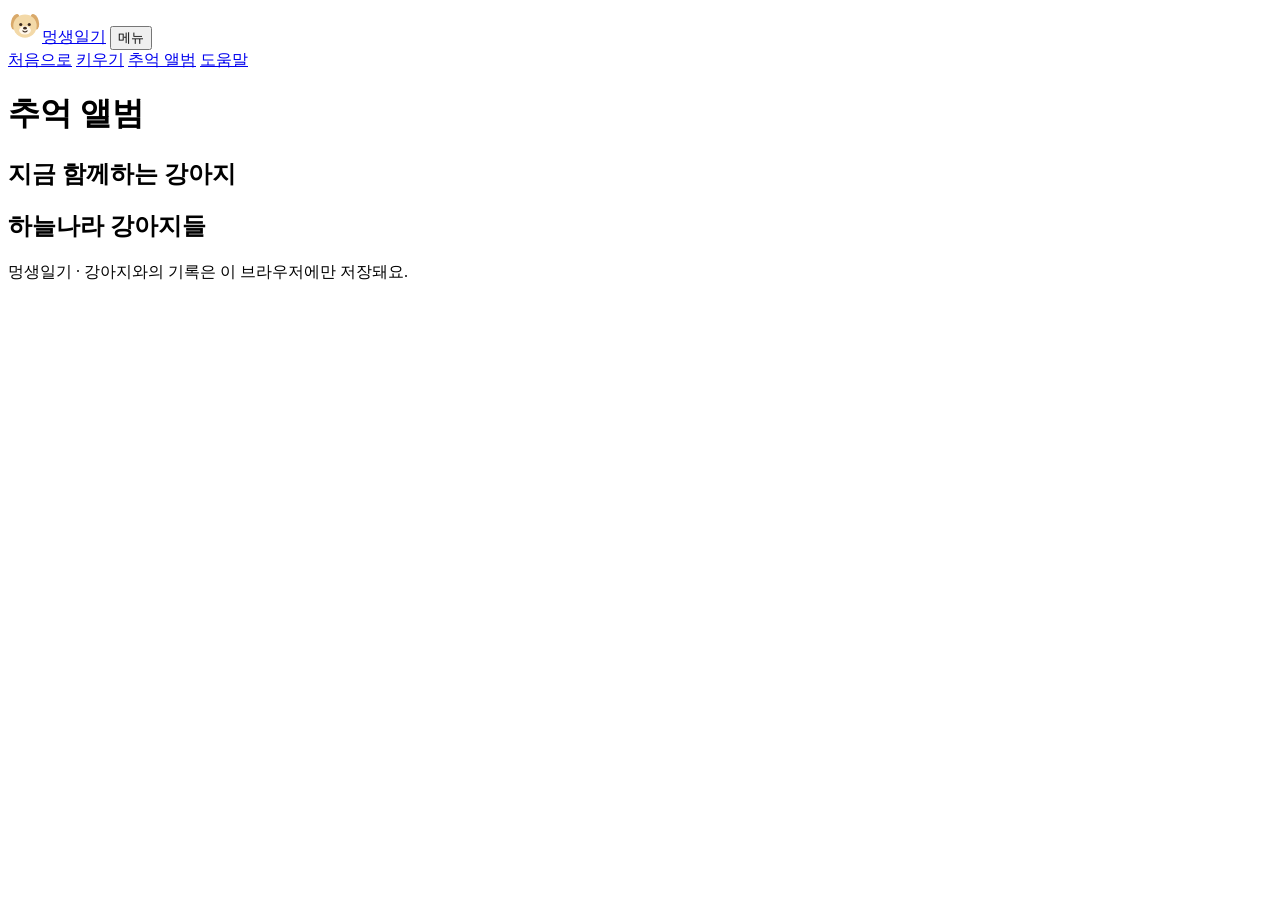
==== album.html @ e7abde90 "페이지 구조와 HTML 추가" ====
<!doctype html>
<html lang="ko">
<head>
<meta charset="utf-8">
<meta name="viewport" content="width=device-width, initial-scale=1">
<title>추억 앨범 — 멍생일기</title>
<meta name="description" content="아기 강아지부터 무지개다리까지, 한 강아지의 일생을 함께하는 웹 게임">
<link rel="icon" href="images/favicon.svg" type="image/svg+xml">
<link rel="preconnect" href="https://fonts.googleapis.com">
<link rel="preconnect" href="https://fonts.gstatic.com" crossorigin>
<link href="https://fonts.googleapis.com/css2?family=Jua&family=Gowun+Dodum&display=swap" rel="stylesheet">
<link rel="stylesheet" href="css/style.css">
</head>
<body data-page="album" data-stage="adult">
<header class="site-header">
  <a class="logo" href="index.html"><img src="images/favicon.svg" alt="" width="34" height="34">멍생일기</a>
  <button class="nav-toggle" type="button" aria-expanded="false" aria-controls="nav">메뉴</button>
  <nav class="nav" id="nav" aria-label="주 메뉴">
    <a href="index.html" data-page="home">처음으로</a>
    <a href="game.html" data-page="game">키우기</a>
    <a href="album.html" data-page="album">추억 앨범</a>
    <a href="help.html" data-page="help">도움말</a>
  </nav>
</header>

<main class="page">
  <h1>추억 앨범</h1>
  <h2>지금 함께하는 강아지</h2>
  <div id="now"></div>
  <h2>하늘나라 강아지들</h2>
  <div id="stars" class="stars"></div>
</main>
<footer class="site-footer">
  <p>멍생일기 · 강아지와의 기록은 이 브라우저에만 저장돼요.</p>
</footer>
<script src="js/common.js"></script>
<script src="js/album.js"></script>
</body>
</html>
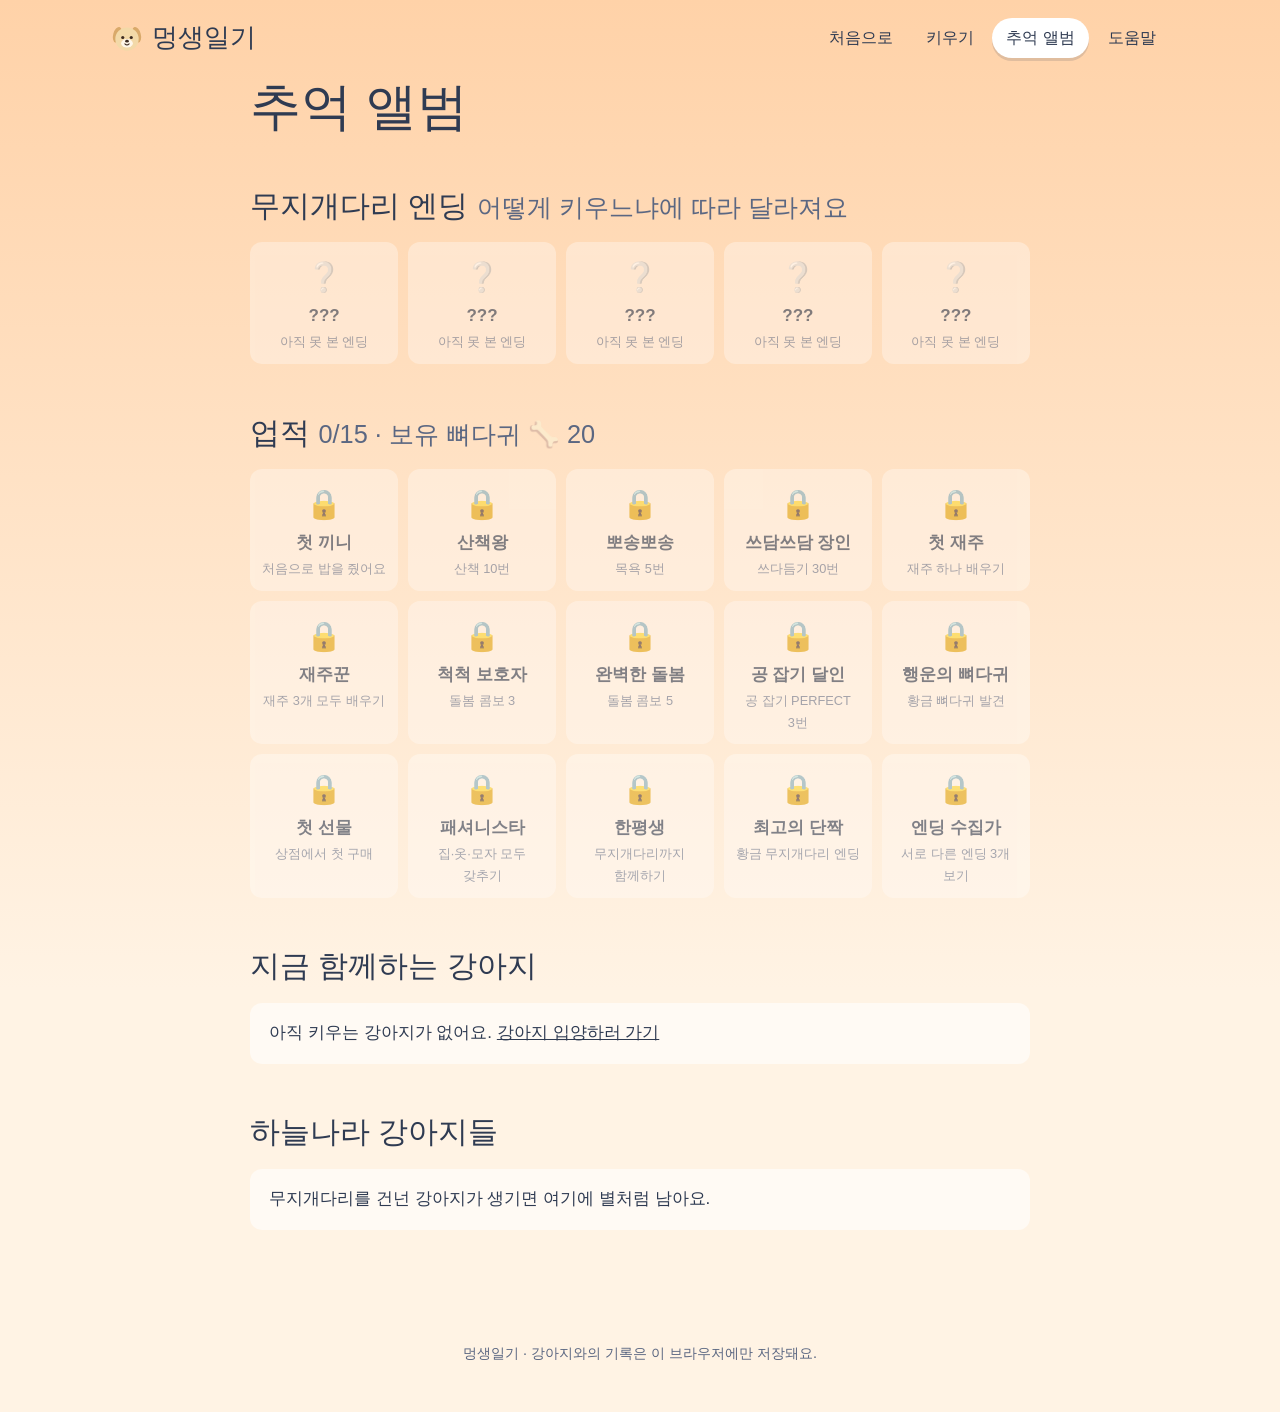
==== commit e296a40b: "Add files via upload" ====
--- a/album.html
+++ b/album.html
@@ -25,6 +25,10 @@
 
 <main class="page">
   <h1>추억 앨범</h1>
+  <h2>무지개다리 엔딩 <small class="muted">어떻게 키우느냐에 따라 달라져요</small></h2>
+  <ul id="ending-list" class="badge-list"></ul>
+  <h2 id="badges">업적 <small id="badge-sum" class="muted"></small></h2>
+  <ul id="badge-list" class="badge-list"></ul>
   <h2>지금 함께하는 강아지</h2>
   <div id="now"></div>
   <h2>하늘나라 강아지들</h2>
--- a/css/style.css
+++ b/css/style.css
@@ -0,0 +1,624 @@
+/* 멍생일기 — 하늘 색이 강아지의 나이를 따라 바뀐다 */
+:root {
+  --ink: #2f3b52;
+  --ink-soft: #5b6782;
+  --grass: #8fd18a;
+  --grass-deep: #5faf66;
+  --butter: #ffe48f;
+  --paw: #f6a9bd;
+  --paper: #ffffff;
+  --sky-top: #bfe6ff;
+  --sky-bottom: #eaf7ff;
+  --danger: #d9485f;
+  --radius-lg: 28px;
+  --radius-sm: 12px;
+}
+body[data-stage="spring"], body[data-stage="baby"] { --sky-top: #bfe6ff; --sky-bottom: #f1faff; }
+body[data-stage="teen"] { --sky-top: #8fd0ff; --sky-bottom: #e3f4ff; }
+body[data-stage="adult"] { --sky-top: #ffd2a8; --sky-bottom: #fff3e4; }
+body[data-stage="senior"] { --sky-top: #d4c9ee; --sky-bottom: #f6f1ff; }
+body[data-stage="heaven"] {
+  --sky-top: #2c2c63; --sky-bottom: #7b6bb8; --ink: #f7f4ff; --ink-soft: #d6d0f2; --paper: rgba(255,255,255,.12);
+}
+
+* { box-sizing: border-box; }
+[hidden] { display: none !important; }
+html { scroll-behavior: smooth; }
+body {
+  margin: 0;
+  font-family: "Gowun Dodum", "Apple SD Gothic Neo", "Malgun Gothic", sans-serif;
+  font-size: 17px;
+  line-height: 1.7;
+  word-break: keep-all;
+  color: var(--ink);
+  background: linear-gradient(180deg, var(--sky-top), var(--sky-bottom) 70%);
+  min-height: 100vh;
+  transition: background 1.2s ease, color .6s ease;
+}
+body[data-stage="heaven"] {
+  background:
+    radial-gradient(2px 2px at 12% 18%, #fff, transparent),
+    radial-gradient(2px 2px at 30% 8%, #fff, transparent),
+    radial-gradient(1.5px 1.5px at 55% 22%, #fff, transparent),
+    radial-gradient(2px 2px at 78% 12%, #fff, transparent),
+    radial-gradient(1.5px 1.5px at 90% 30%, #fff, transparent),
+    linear-gradient(180deg, var(--sky-top), var(--sky-bottom));
+}
+h1, h2, h3, .logo, .btn, .act { font-family: "Jua", "Gowun Dodum", sans-serif; font-weight: 400; }
+h1 { font-size: clamp(2rem, 5vw, 3.2rem); line-height: 1.2; margin: 0 0 .4em; }
+h2 { font-size: clamp(1.4rem, 3vw, 1.9rem); line-height: 1.3; margin: 1.6em 0 .5em; }
+h3 { font-size: 1.35rem; margin: 0; }
+a { color: inherit; }
+:focus-visible { outline: 3px solid #3d7be0; outline-offset: 3px; border-radius: 6px; }
+.sr-only { position: absolute; width: 1px; height: 1px; overflow: hidden; clip: rect(0 0 0 0); }
+.muted { color: var(--ink-soft); margin: 0; }
+
+/* 헤더 */
+.site-header {
+  display: flex; align-items: center; gap: 1rem;
+  max-width: 1100px; margin: 0 auto; padding: 1rem 1.25rem;
+}
+.logo { display: flex; align-items: center; gap: .5rem; font-size: 1.6rem; text-decoration: none; margin-right: auto; }
+.nav { display: flex; gap: .25rem; }
+.nav a {
+  text-decoration: none; padding: .4rem .9rem; border-radius: 999px; font-size: 1rem;
+}
+.nav a:hover { background: rgba(255,255,255,.55); }
+.nav a[aria-current="page"] { background: var(--paper); box-shadow: 0 3px 0 rgba(47,59,82,.15); }
+body[data-stage="heaven"] .nav a[aria-current="page"] { background: rgba(255,255,255,.2); }
+.nav-toggle { display: none; }
+
+/* 버튼 */
+.btn {
+  display: inline-block; border: 0; cursor: pointer; text-decoration: none;
+  font-size: 1.15rem; padding: .7rem 1.5rem; border-radius: 999px;
+  background: var(--butter); color: #2f3b52;
+  box-shadow: 0 5px 0 #e2b84a; transition: transform .1s, box-shadow .1s;
+}
+.btn:active { transform: translateY(4px); box-shadow: 0 1px 0 #e2b84a; }
+.btn:disabled { opacity: .55; cursor: wait; }
+.btn.small { font-size: 1rem; padding: .45rem 1.1rem; box-shadow: 0 4px 0 #e2b84a; }
+.btn.ghost { background: transparent; color: inherit; box-shadow: inset 0 0 0 2px currentColor; }
+
+/* 잔디 */
+.grass {
+  position: absolute; left: 0; right: 0; bottom: 0; height: 70px;
+  background: var(--grass);
+  border-radius: 50% 50% 0 0 / 40px 40px 0 0;
+  box-shadow: inset 0 10px 0 rgba(255,255,255,.25);
+}
+body[data-stage="heaven"] .grass { background: #ffffff; opacity: .85; border-radius: 60% 40% 0 0 / 50px 50px 0 0; }
+
+/* 메인 히어로 */
+main { max-width: 1100px; margin: 0 auto; padding: 0 1.25rem 3rem; }
+.hero {
+  position: relative; overflow: hidden;
+  display: grid; grid-template-columns: 1.1fr .9fr; align-items: end; gap: 1rem;
+  min-height: 460px; padding: 2rem 2rem 0; border-radius: var(--radius-lg);
+  background: rgba(255,255,255,.35);
+}
+.hero-text { align-self: center; padding-bottom: 80px; position: relative; z-index: 1; }
+.hero-text p { max-width: 34em; }
+.hero-dog { position: relative; z-index: 1; width: min(320px, 100%); justify-self: center; margin-bottom: 40px; }
+.dog-svg { width: 100%; height: auto; display: block; }
+
+
+/* 생애 단계 */
+.lead { max-width: 40em; }
+.life-steps {
+  list-style: none; padding: 0; margin: 1.5rem 0 0;
+  display: grid; grid-template-columns: repeat(5, 1fr); gap: .75rem; counter-reset: s;
+}
+.life-steps li {
+  background: rgba(255,255,255,.6); border-radius: var(--radius-sm); padding: .75rem; text-align: center;
+  display: flex; flex-direction: column; align-items: center;
+}
+.life-steps li[data-s="heaven"] { background: #3a3775; color: #f7f4ff; }
+.life-steps .mini { width: 90px; }
+.life-steps b { font-family: "Jua", sans-serif; font-weight: 400; font-size: 1.1rem; }
+.life-steps span { font-size: .9rem; opacity: .8; }
+
+.talk-intro { display: grid; grid-template-columns: 1fr 1fr; gap: 2rem; align-items: center; margin-top: 2rem; }
+.chat-sample, .talk-log li { display: flex; flex-direction: column; gap: .5rem; }
+.me, .pup { margin: 0; padding: .6rem 1rem; border-radius: 18px; max-width: 85%; }
+.me { align-self: flex-end; background: #e8f1ff; color: #2f3b52; border-bottom-right-radius: 4px; }
+.pup { align-self: flex-start; background: var(--butter); color: #2f3b52; border-bottom-left-radius: 4px; }
+
+/* 게임 */
+.game { padding-top: .5rem; }
+.adopt { max-width: 520px; margin: 1rem auto; background: var(--paper); padding: 2rem; border-radius: var(--radius-lg); }
+.adopt label[for], .adopt legend { font-family: "Jua", sans-serif; font-size: 1.15rem; }
+.adopt input[type="text"], .adopt #adopt-name, textarea {
+  width: 100%; font: inherit; padding: .7rem .9rem; border-radius: var(--radius-sm);
+  border: 2px solid #d8e2ef; background: #fff; color: #2f3b52; margin: .3rem 0 1rem;
+}
+fieldset { border: 0; padding: 0; margin: 0 0 1rem; display: flex; gap: 1rem; flex-wrap: wrap; }
+legend { margin-bottom: .4rem; }
+.fur { display: flex; align-items: center; gap: .4rem; cursor: pointer; }
+.fur input { accent-color: var(--grass-deep); }
+.swatch { width: 26px; height: 26px; border-radius: 50%; border: 2px solid #fff; box-shadow: 0 0 0 1px #c9d3e0; }
+.swatch.cream { background: #f3d9a8; } .swatch.choco { background: #a8724d; } .swatch.snow { background: #fbfaf7; }
+
+.play-area { display: grid; grid-template-columns: 1fr 1fr; gap: 1.5rem; align-items: start; }
+.scene {
+  position: relative; overflow: hidden; min-height: 440px; border-radius: var(--radius-lg);
+  background: rgba(255,255,255,.3); display: flex; align-items: flex-end; justify-content: center;
+  position: sticky; top: 1rem;
+}
+.dog-stage { position: relative; z-index: 2; width: min(300px, 80%); margin-bottom: 36px; transition: transform 2.5s ease; }
+body[data-stage="heaven"] .dog-stage { transform: translateY(-50px); animation: float 4s ease-in-out infinite; }
+@keyframes float { 0%, 100% { transform: translateY(-50px); } 50% { transform: translateY(-64px); } }
+body[data-stage="heaven"] .stats { display: none; }
+.bubble {
+  position: absolute; top: 1.5rem; left: 50%; transform: translateX(-50%);
+  background: #fff; color: #2f3b52; padding: .6rem 1.1rem; border-radius: 18px; margin: 0;
+  max-width: 80%; text-align: center; z-index: 3;
+}
+.bubble:empty { display: none; }
+.bubble.pop { animation: pop .35s ease; }
+@keyframes pop { from { transform: translateX(-50%) scale(.85); opacity: 0; } }
+.rainbow {
+  position: absolute; left: 50%; bottom: -160px; width: 520px; height: 520px; transform: translateX(-50%);
+  border-radius: 50%; opacity: 0; transition: opacity 2s ease; z-index: 1;
+  background: radial-gradient(circle, transparent 54%, #ff9aa8 55%, #ffc48a 59%, #fff08a 63%, #a6e3a0 67%, #9fd0ff 71%, #b9a6ff 75%, transparent 76%);
+}
+body[data-stage="heaven"] .rainbow { opacity: .9; }
+
+.panel { background: var(--paper); border-radius: var(--radius-lg); padding: 1.5rem; }
+.dog-head h1 { margin: 0; }
+.life-bar { height: 10px; border-radius: 999px; background: rgba(47,59,82,.1); margin: .8rem 0 1.2rem; overflow: hidden; }
+.life-bar i { display: block; height: 100%; background: linear-gradient(90deg, #9fd0ff, #ffd2a8, #b9a6ff); transition: width .6s; }
+.stats { display: grid; gap: .45rem; }
+.stat { display: grid; grid-template-columns: 4rem 1fr; align-items: center; gap: .6rem; }
+.bar { height: 14px; background: #eef2f7; border-radius: 999px; overflow: hidden; }
+.bar i { display: block; height: 100%; background: var(--grass); border-radius: 999px; transition: width .4s; }
+.bar i.low { background: var(--danger); }
+.actions { display: grid; grid-template-columns: repeat(5, 1fr); gap: .6rem; margin: 1.3rem 0; }
+.act {
+  font-size: 1rem; word-break: keep-all; border: 0; cursor: pointer; padding: .7rem .5rem; border-radius: var(--radius-sm);
+  background: #f2f7ff; color: #2f3b52; display: flex; flex-direction: column; align-items: center; gap: .1rem;
+  box-shadow: 0 4px 0 #d3dff0;
+}
+.act span { font-size: 1.6rem; line-height: 1; }
+.act:active { transform: translateY(3px); box-shadow: 0 1px 0 #d3dff0; }
+.talk h2 { margin-top: .5rem; }
+.talk-row { display: flex; justify-content: space-between; align-items: center; margin-top: -.4rem; }
+.status { min-height: 1.6em; margin: .4rem 0 0; font-size: .95rem; }
+.status.error { color: var(--danger); }
+body[data-stage="heaven"] .status.error { color: #ffc2cc; }
+.talk-log { list-style: none; padding: 0; margin: 1rem 0 0; display: grid; gap: 1rem; }
+
+.heaven-box h2 { margin-top: 0; }
+.letter {
+  margin: 1rem 0; padding: 1.2rem 1.4rem; border-radius: var(--radius-sm);
+  background: #fffaf0; color: #3b3355; white-space: pre-line; line-height: 1.9;
+  border-left: 6px solid var(--butter);
+}
+.heaven-links { display: flex; flex-wrap: wrap; gap: 1rem; align-items: center; margin-top: 1rem; }
+
+/* 앨범·도움말 */
+.page { max-width: 820px; }
+.album-card {
+  display: grid; grid-template-columns: 140px 1fr; gap: 1.2rem; align-items: start;
+  background: var(--paper); border-radius: var(--radius-lg); padding: 1.2rem; margin-bottom: 1rem;
+}
+.album-card.star { background: #34336e; color: #f7f4ff; }
+.album-card.star .muted { color: #d6d0f2; }
+.timeline { margin: .6rem 0 0; padding-left: 1.2rem; }
+.timeline li { margin: .15rem 0; }
+.empty { background: rgba(255,255,255,.6); padding: 1rem 1.2rem; border-radius: var(--radius-sm); }
+.faq dt { font-family: "Jua", sans-serif; font-size: 1.2rem; margin-top: 1.4rem; }
+.faq dd { margin: .3rem 0 0; }
+
+.site-footer { text-align: center; padding: 2rem 1rem; font-size: .9rem; color: var(--ink-soft); }
+
+/* 태블릿 */
+@media (max-width: 900px) {
+  .life-steps { grid-template-columns: repeat(3, 1fr); }
+  .play-area { grid-template-columns: 1fr; }
+  .scene { position: relative; top: 0; min-height: 360px; }
+}
+/* 모바일 */
+@media (max-width: 640px) {
+  body { font-size: 16px; }
+  .nav-toggle {
+    display: block; font: inherit; border: 0; background: var(--paper); color: inherit;
+    padding: .35rem .9rem; border-radius: 999px; cursor: pointer;
+  }
+  .nav { display: none; position: absolute; top: 4rem; left: 1rem; right: 1rem; z-index: 10;
+    flex-direction: column; background: #ffffff; padding: .5rem; border-radius: var(--radius-sm);
+    box-shadow: 0 8px 24px rgba(47,59,82,.18); }
+  body[data-stage="heaven"] .nav { background: #3a3775; }
+  .nav.open { display: flex; }
+  .site-header { position: relative; }
+  .hero { grid-template-columns: 1fr; padding: 1.5rem 1.25rem 0; min-height: 0; }
+  .hero-text { padding-bottom: 0; }
+  .hero-dog { width: 220px; }
+  .life-steps { grid-template-columns: repeat(2, 1fr); }
+  .life-steps li[data-s="heaven"] { grid-column: 1 / -1; }
+  .talk-intro { grid-template-columns: 1fr; gap: 1rem; }
+  .album-card { grid-template-columns: 90px 1fr; }
+  .actions { grid-template-columns: repeat(3, 1fr); }
+  .panel { padding: 1.1rem; }
+  .scene { min-height: 320px; }
+  .rainbow { width: 420px; height: 420px; bottom: -150px; }
+}
+@media (prefers-reduced-motion: reduce) {
+  *, *::before, *::after { animation: none !important; transition: none !important; }
+}
+
+/* ===== v2: 연출·상호작용 ===== */
+.row { display: flex; gap: .5rem; align-items: center; }
+.row input { flex: 1; margin: .3rem 0 .6rem; }
+#adopt-keyword { width: 100%; font: inherit; padding: .7rem .9rem; border-radius: var(--radius-sm); border: 2px solid #d8e2ef; background: #fff; color: #2f3b52; }
+.name-ideas { display: flex; flex-wrap: wrap; gap: .5rem; margin-bottom: 1rem; }
+.name-chip { border: 0; cursor: pointer; background: #fff3c9; color: #2f3b52; border-radius: var(--radius-sm); padding: .45rem .8rem; font: inherit; display: flex; flex-direction: column; align-items: flex-start; text-align: left; }
+.name-chip small { font-size: .8rem; color: #6b7690; }
+.name-chip:hover { background: #ffe48f; }
+
+.dog-head { display: flex; justify-content: space-between; align-items: flex-start; gap: 1rem; }
+.mood-chip { background: #fff3c9; color: #2f3b52; padding: .25rem .8rem; border-radius: 999px; font-size: .95rem; white-space: nowrap; }
+body[data-stage="heaven"] .mood-chip { background: rgba(255,255,255,.2); color: inherit; }
+.block { margin-top: 1.3rem; }
+.block h2 { font-size: 1.3rem; margin: 0 0 .6rem; display: flex; align-items: baseline; gap: .6rem; flex-wrap: wrap; }
+.block h2 small { font-family: "Gowun Dodum", sans-serif; font-size: .85rem; }
+.actions { margin: 0; }
+.act:disabled, .trick:disabled { opacity: .5; cursor: not-allowed; }
+.act.small { flex-direction: row; gap: .4rem; padding: .55rem .9rem; }
+.act.small span { font-size: 1.2rem; }
+.interact-row { display: flex; flex-wrap: wrap; gap: .6rem; align-items: center; }
+.sound-ctl { display: flex; align-items: center; gap: .5rem; margin-left: auto; font-size: .95rem; }
+.sound-ctl input[type="range"] { width: 90px; accent-color: var(--grass-deep); }
+.switch { display: flex; align-items: center; gap: .3rem; cursor: pointer; }
+.small-note { font-size: .88rem; margin: .8rem 0 .4rem; }
+.tricks { display: grid; grid-template-columns: repeat(3, 1fr); gap: .5rem; }
+.trick { font-family: "Jua", sans-serif; font-size: 1.05rem; border: 2px dashed #c9d6ea; background: transparent; color: inherit; border-radius: var(--radius-sm); padding: .45rem; cursor: pointer; display: flex; flex-direction: column; align-items: center; }
+.trick small { font-family: "Gowun Dodum", sans-serif; font-size: .78rem; opacity: .8; }
+.trick.learned { border-style: solid; border-color: var(--grass-deep); background: #eaf8e8; color: #2f3b52; }
+.diary { background: #fffaf0; color: #3b3355; border-radius: var(--radius-sm); padding: 1rem 1.2rem; border-left: 6px solid var(--paw); }
+.diary p { margin: 0; white-space: pre-line; }
+.dots { display: inline-flex; gap: 4px; }
+.dots i { width: 7px; height: 7px; border-radius: 50%; background: #9aa6bd; animation: dot 1s infinite; }
+.dots i:nth-child(2) { animation-delay: .15s; } .dots i:nth-child(3) { animation-delay: .3s; }
+@keyframes dot { 50% { transform: translateY(-5px); opacity: .5; } }
+
+/* 장면 */
+.scene { overflow: hidden; }
+.scene-decor { position: absolute; left: 0; right: 0; bottom: 40px; z-index: 1; pointer-events: none; }
+.scene-decor svg { width: 100%; height: auto; display: block; }
+.scene-fx { position: absolute; inset: 0; z-index: 4; pointer-events: none; }
+.dog-stage { cursor: pointer; }
+.dog-svg .head, .dog-svg .dog-root, .dog-svg .leg, .dog-svg .ear { transform-box: fill-box; }
+.dog-svg .head { transform-origin: 50% 90%; }
+.dog-svg .dog-root { transform-origin: 50% 100%; }
+.dog-svg .leg-r { transform-origin: 50% 0%; }
+.fx-word { position: absolute; top: 22%; right: 12%; margin: 0; font-family: "Jua", sans-serif; font-size: 1.6rem; color: #ff6f91; text-shadow: 0 2px 0 #fff; animation: word 1.2s ease-out both; }
+.bark-word { top: 30%; right: 18%; font-size: 2rem; color: #e0525f; }
+@keyframes word { 0% { transform: scale(.4) rotate(-10deg); opacity: 0; } 30% { transform: scale(1.15) rotate(4deg); opacity: 1; } 100% { transform: scale(1) rotate(0); opacity: 1; } }
+
+/* 밥: 밥그릇 + 사료가 줄어들고 머리를 숙여 먹는다 */
+.prop { position: absolute; z-index: 3; }
+.bowl { width: 110px; left: 50%; bottom: 52px; transform: translateX(-50%); animation: slideUp .4s ease-out both; }
+.kibble { animation: gone .2s forwards; }
+@keyframes gone { to { opacity: 0; } }
+@keyframes slideUp { from { transform: translate(-50%, 40px); opacity: 0; } }
+.scene[data-anim="feed"] .head { animation: munch .5s ease-in-out .3s 4; }
+@keyframes munch { 50% { transform: translateY(16px) rotate(4deg); } }
+
+/* 산책: 배경이 흘러가고 통통 걷는다 */
+.walk-bg { position: absolute; inset: 0; z-index: 0; overflow: hidden; }
+.walk-bg .far, .walk-bg .near { position: absolute; left: 0; width: 300%; animation: scroll 3.2s linear forwards; }
+.walk-bg .far { bottom: 60px; height: 120px; background:
+  radial-gradient(circle at 40px 60px, #a6dba0 38px, transparent 39px) 0 0 / 160px 120px repeat-x,
+  linear-gradient(transparent 70px, transparent 70px) ; opacity: .8; animation-duration: 6s; }
+.walk-bg .near { bottom: 58px; height: 90px; background:
+  linear-gradient(#8a5a3b, #8a5a3b) 32px 40px / 10px 50px repeat-x,
+  radial-gradient(circle at 37px 34px, #6cbf6a 30px, transparent 31px) 0 0 / 220px 90px repeat-x; }
+@keyframes scroll { to { transform: translateX(-33%); } }
+.leash { position: absolute; z-index: 3; right: -10px; top: 18%; width: 52%; height: 3px; background: #e0525f; transform-origin: right center; transform: rotate(-24deg); border-radius: 3px; }
+.scene[data-anim="walk"] .dog-root { animation: trot .32s ease-in-out infinite; }
+.scene[data-anim="walk"] .leg-l { animation: legswing .32s ease-in-out infinite; }
+.scene[data-anim="walk"] .leg-r { animation: legswing .32s ease-in-out .16s infinite; }
+@keyframes trot { 50% { transform: translateY(-7px); } }
+@keyframes legswing { 50% { transform: translateY(-5px); } }
+
+/* 공놀이: 공이 포물선으로 날아오고 점프해서 잡는다 */
+.ball { width: 40px; left: 8%; top: 30%; animation: throw 1.1s ease-in-out 2; }
+@keyframes throw {
+  0% { transform: translate(0, 120px) scale(.8); }
+  45% { transform: translate(110px, -40px) scale(1.1); }
+  100% { transform: translate(200px, 60px) scale(1); }
+}
+.scene[data-anim="play"] .dog-root { animation: jump .55s ease-in-out 4; }
+@keyframes jump { 40% { transform: translateY(-38px) rotate(-6deg); } 70% { transform: translateY(0) scaleY(.92); } }
+
+/* 목욕: 욕조 + 거품, 끝에 부르르 털기 */
+.tub { width: 230px; left: 50%; bottom: 44px; transform: translateX(-50%); }
+.bubble-fx { position: absolute; bottom: 120px; width: 22px; height: 22px; border-radius: 50%; background: rgba(255,255,255,.85); box-shadow: inset -3px -3px 0 rgba(159,214,245,.8); animation: rise 1.6s ease-out infinite; }
+@keyframes rise { from { transform: translateY(0) scale(.5); opacity: 1; } to { transform: translateY(-160px) scale(1.2); opacity: 0; } }
+.scene[data-anim="bath"] .dog-root { animation: shake .12s linear 2.1s 6; }
+@keyframes shake { 25% { transform: rotate(-7deg); } 75% { transform: rotate(7deg); } }
+.scene[data-anim="bath"] .fx-word { animation-delay: 2s; }
+
+/* 낮잠: 밤이 되고 엎드려 잔다 */
+.night { position: absolute; inset: 0; background: rgba(28, 30, 70, .55); animation: fadein .5s both; z-index: 0; }
+.moon { position: absolute; right: 14%; top: 12%; width: 46px; height: 46px; border-radius: 50%; box-shadow: -12px 6px 0 0 #ffe48f; }
+@keyframes fadein { from { opacity: 0; } }
+.scene[data-anim="nap"] .dog-root { transform: translateY(28px) scaleY(.82); transition: transform .5s; }
+.zzz { position: absolute; left: 58%; top: 40%; font-family: "Jua", sans-serif; font-size: 1.8rem; color: #fff; animation: zz 2.1s ease-out infinite; }
+@keyframes zz { from { transform: translate(0, 0) scale(.6); opacity: 0; } 30% { opacity: 1; } to { transform: translate(40px, -90px) scale(1.3); opacity: 0; } }
+
+/* 쓰다듬기·짖기·훈련 */
+.heart-fx { position: absolute; bottom: 40%; color: #ff5c86; font-size: 1.6rem; animation: rise 1.3s ease-out both; }
+.scene[data-anim="pet"] .head { animation: nuzzle .35s ease-in-out 3; }
+@keyframes nuzzle { 50% { transform: rotate(-8deg); } }
+.scene[data-anim="bark"] .head { animation: barkpop .22s ease-in-out 3; }
+@keyframes barkpop { 50% { transform: translateY(-6px) scale(1.04); } }
+.scene[data-anim="sit"] .dog-root { animation: sitdown 1.4s ease-in-out both; }
+@keyframes sitdown { 30%, 80% { transform: scaleY(.9) translateY(6px); } }
+.scene[data-anim="paw"] .leg-r { animation: givepaw 1.4s ease-in-out both; }
+@keyframes givepaw { 25%, 80% { transform: rotate(-115deg); } }
+.scene[data-anim="down"] .dog-root { animation: liedown 1.4s ease-in-out both; }
+@keyframes liedown { 30%, 80% { transform: translateY(26px) scaleY(.78); } }
+.scene[data-anim="fail"] .head { animation: tilt 1.1s ease-in-out both; }
+@keyframes tilt { 30%, 80% { transform: rotate(14deg); } }
+.confetti { position: absolute; top: -10px; width: 10px; height: 14px; border-radius: 2px; animation: fall 1.7s ease-in both; }
+@keyframes fall { to { transform: translateY(460px) rotate(540deg); } }
+.scene[data-anim="stageup"] .dog-root { animation: jump .6s ease-in-out 2; }
+
+/* 이벤트 카드 */
+.event-card { position: absolute; z-index: 6; left: 1rem; right: 1rem; top: 1rem; background: #fff; color: #2f3b52; border-radius: var(--radius-sm); padding: 1.1rem 1.2rem; box-shadow: 0 10px 30px rgba(47,59,82,.25); }
+.event-card h2 { margin: 0 0 .3rem; font-size: 1.3rem; }
+.event-card p { margin: 0 0 .7rem; }
+.event-choices { display: grid; gap: .5rem; }
+.event-result { font-weight: 700; }
+
+@media (max-width: 640px) {
+  .sound-ctl { margin-left: 0; width: 100%; }
+  .row { flex-direction: column; align-items: stretch; }
+  .tricks { grid-template-columns: repeat(3, 1fr); }
+}
+.album-diary { margin-top: .8rem; }
+
+.scene-back { position: absolute; inset: 0; z-index: 1; pointer-events: none; overflow: hidden; }
+.walk-strip { position: absolute; left: 0; bottom: 50px; width: 300%; animation: scroll 3.2s linear forwards; }
+.walk-strip svg { width: 100%; height: auto; display: block; }
+.scene[data-anim="walk"] .scene-decor { opacity: 0; transition: opacity .3s; }
+
+/* ===== v3: 말풍선 위치, 모바일 고정 장면, 얼굴 선택, 상점 ===== */
+.bubble { top: .8rem; max-width: 88%; font-size: .98rem; line-height: 1.45; padding: .45rem 1rem; box-shadow: 0 4px 0 rgba(47,59,82,.08); }
+.bubble::after { content: ""; position: absolute; left: 50%; bottom: -8px; width: 14px; height: 14px; background: inherit; transform: translateX(-50%) rotate(45deg); border-radius: 2px; }
+.dog-stage { width: min(260px, 70%); margin-bottom: 30px; }
+.fx-word { top: auto; bottom: 46%; right: 5%; font-size: 1.4rem; }
+.bark-word { bottom: 50%; right: 8%; font-size: 1.8rem; }
+.scene-house { position: absolute; z-index: 1; right: 3%; bottom: 46px; width: min(30%, 150px); pointer-events: none; }
+.scene-house svg { width: 100%; height: auto; display: block; }
+.coin-fx { position: absolute; z-index: 7; left: 50%; top: 40%; transform: translateX(-50%); font-family: "Jua", sans-serif; font-size: 1.15rem; color: #b07a00; background: #fff3c9; padding: .2rem .7rem; border-radius: 999px; white-space: nowrap; animation: coinup 1.6s ease-out forwards; pointer-events: none; }
+@keyframes coinup { 0% { opacity: 0; transform: translate(-50%, 10px); } 20% { opacity: 1; } 100% { opacity: 0; transform: translate(-50%, -50px); } }
+
+.head-side { display: flex; flex-direction: column; align-items: flex-end; gap: .4rem; }
+.shop-btn { font-family: "Jua", sans-serif; font-size: 1rem; border: 0; cursor: pointer; background: #2f3b52; color: #fff; padding: .35rem .9rem; border-radius: 999px; white-space: nowrap; }
+.shop-btn:hover { background: #46557a; }
+
+/* 입양 */
+.adopt { max-width: 760px; }
+.adopt-grid { display: grid; grid-template-columns: 220px 1fr; gap: 1.5rem; align-items: start; }
+.adopt-preview { background: linear-gradient(#e3f4ff, #c8ecc4); border-radius: var(--radius-lg); padding: .5rem; }
+.face-grid { display: grid; grid-template-columns: repeat(4, 1fr); gap: .5rem; width: 100%; }
+.face-opt { display: flex; flex-direction: column; align-items: center; gap: .1rem; cursor: pointer; border: 2px solid #e1e8f2; border-radius: var(--radius-sm); padding: .3rem .2rem .4rem; font-size: .9rem; text-align: center; }
+.face-opt input { position: absolute; opacity: 0; pointer-events: none; }
+.face-opt:has(input:checked) { border-color: var(--grass-deep); background: #f0faef; }
+.face-opt:has(input:focus-visible) { outline: 3px solid #3d7be0; }
+.face-mini { width: 100%; max-width: 76px; }
+
+/* 상점 */
+.shop { position: fixed; inset: 0; z-index: 50; background: rgba(30, 36, 56, .45); display: flex; align-items: center; justify-content: center; padding: 1rem; }
+.shop-sheet { background: #fff; color: #2f3b52; width: min(720px, 100%); max-height: 88vh; overflow: auto; border-radius: var(--radius-lg); padding: 1.2rem 1.3rem 1.5rem; }
+.shop-head { display: flex; align-items: center; gap: .8rem; }
+.shop-head h2 { margin: 0; margin-right: auto; }
+.shop-coins { font-family: "Jua", sans-serif; font-size: 1.2rem; background: #fff3c9; padding: .2rem .8rem; border-radius: 999px; }
+.shop-tabs { display: flex; gap: .4rem; margin: .6rem 0 1rem; }
+.shop-tabs button { font: inherit; font-family: "Jua", sans-serif; border: 0; cursor: pointer; padding: .4rem 1rem; border-radius: 999px; background: #eef2f7; color: #2f3b52; }
+.shop-tabs button[aria-pressed="true"] { background: #2f3b52; color: #fff; }
+.shop-list { list-style: none; padding: 0; margin: 0; display: grid; grid-template-columns: repeat(4, 1fr); gap: .8rem; }
+.shop-item { border: 2px solid #e8eef6; border-radius: var(--radius-sm); padding: .6rem; display: flex; flex-direction: column; align-items: center; gap: .4rem; text-align: center; }
+.shop-item.on { border-color: var(--grass-deep); background: #f0faef; }
+.shop-prev { width: 100%; aspect-ratio: 1; display: flex; align-items: flex-end; justify-content: center; background: #f4f9ff; border-radius: 10px; }
+.shop-prev svg { width: 92%; height: auto; }
+.shop-item .btn { width: 100%; }
+.event-card { max-height: calc(100% - 2rem); overflow: auto; }
+
+/* 모바일·태블릿: 강아지 장면을 위에 고정해서 버튼을 눌러도 반응이 보이게 */
+@media (max-width: 900px) {
+  .game { padding-left: 0; padding-right: 0; }
+  .play-area { gap: .8rem; }
+  .scene {
+    position: sticky; top: 0; z-index: 20;
+    height: 44vh; min-height: 270px; max-height: 420px;
+    border-radius: 0 0 24px 24px;
+    background: linear-gradient(180deg, var(--sky-top), var(--sky-bottom));
+    box-shadow: 0 6px 16px rgba(47,59,82,.12);
+  }
+  .dog-stage { width: min(210px, calc(44vh - 100px)); margin-bottom: 26px; }
+  .panel { margin: 0 .8rem; }
+  .adopt { margin: 1rem .8rem; }
+}
+@media (max-width: 640px) {
+  .stats { grid-template-columns: 1fr 1fr; column-gap: 1rem; }
+  .stat { grid-template-columns: 3.4rem 1fr; font-size: .9rem; }
+  .actions { grid-template-columns: repeat(5, 1fr); gap: .35rem; }
+  .act { font-size: .78rem; padding: .5rem .1rem; }
+  .act span { font-size: 1.35rem; }
+  .act.small { font-size: .92rem; }
+  .block { margin-top: 1rem; }
+  .adopt-grid { grid-template-columns: 1fr; }
+  .adopt-preview { width: 170px; margin: 0 auto; }
+  .face-grid { grid-template-columns: repeat(4, 1fr); }
+  .shop { align-items: flex-end; padding: 0; }
+  .shop-sheet { border-radius: 24px 24px 0 0; max-height: 80vh; }
+  .shop-list { grid-template-columns: repeat(2, 1fr); }
+  .dog-head h1 { font-size: 2rem; }
+}
+
+/* ===== v3: 도파민 장치 ===== */
+.dog-svg { filter: drop-shadow(0 6px 6px rgba(47,59,82,.18)); }
+.combo-chip { background: linear-gradient(90deg, #ff8a5c, #ff5c86); color: #fff; padding: .2rem .8rem; border-radius: 999px; font-family: "Jua", sans-serif; animation: pulse 1s ease-in-out infinite; }
+@keyframes pulse { 50% { transform: scale(1.08); } }
+.badge-link { font-size: .9rem; text-decoration: none; color: var(--ink-soft); }
+.combo-fx { position: absolute; z-index: 7; left: 6%; top: 34%; font-family: "Jua", sans-serif; font-size: 2rem; color: #ff6a3d; text-shadow: 0 3px 0 #fff, 0 0 18px rgba(255,140,60,.6); animation: combo 1.5s ease-out forwards; pointer-events: none; }
+@keyframes combo { 0% { transform: scale(.3) rotate(-12deg); opacity: 0; } 25% { transform: scale(1.3) rotate(4deg); opacity: 1; } 60% { transform: scale(1); } 100% { opacity: 0; transform: translateY(-30px); } }
+.lucky-fx { position: absolute; inset: 0; z-index: 8; display: flex; flex-direction: column; align-items: center; justify-content: center; background: radial-gradient(circle, rgba(255,228,143,.7), transparent 65%); animation: fadein .2s; pointer-events: none; }
+.lucky-fx b { font-family: "Jua", sans-serif; font-size: 1.9rem; color: #c48a00; text-shadow: 0 3px 0 #fff; }
+.gold-bone { font-size: 4rem; filter: sepia(1) saturate(6) hue-rotate(5deg) brightness(1.1); animation: spinpop 1s ease-out; }
+@keyframes spinpop { from { transform: scale(0) rotate(-180deg); } 70% { transform: scale(1.3) rotate(10deg); } to { transform: scale(1) rotate(0); } }
+.lucky-fx i { position: absolute; left: 50%; top: 50%; width: 6px; height: 46px; background: #ffd34d; border-radius: 3px; transform-origin: 50% 0; transform: rotate(var(--a)) translateY(40px); animation: ray 1s ease-out forwards; }
+@keyframes ray { to { transform: rotate(var(--a)) translateY(130px); opacity: 0; } }
+.toast { position: fixed; z-index: 60; left: 50%; top: calc(env(safe-area-inset-top, 0px) + 14px); transform: translateX(-50%); background: #2f3b52; color: #fff; padding: .7rem 1.2rem; border-radius: 16px; box-shadow: 0 10px 30px rgba(0,0,0,.25); display: flex; flex-direction: column; align-items: center; min-width: 240px; animation: toastin .4s cubic-bezier(.2,1.4,.4,1); }
+.toast b { font-family: "Jua", sans-serif; font-size: 1.15rem; color: #ffe48f; }
+.toast span { font-size: .9rem; }
+.toast.out { opacity: 0; transform: translate(-50%, -20px); transition: .35s; }
+@keyframes toastin { from { transform: translate(-50%, -40px) scale(.8); opacity: 0; } }
+.catch { position: absolute; z-index: 9; left: 4%; right: 4%; bottom: .6rem; background: rgba(255,255,255,.95); color: #2f3b52; border-radius: 16px; padding: .7rem .9rem; text-align: center; box-shadow: 0 8px 20px rgba(47,59,82,.2); touch-action: manipulation; }
+.catch p { margin: 0 0 .5rem; }
+.catch .perfect { color: #ff5c86; font-size: 1.4rem; font-family: "Jua", sans-serif; }
+.catch-bar { position: relative; height: 26px; background: #eef2f7; border-radius: 999px; margin-bottom: .6rem; }
+.catch-bar .zone { position: absolute; top: 0; bottom: 0; border-radius: 999px; }
+.catch-bar .good { left: 30%; width: 40%; background: #c8ecc4; }
+.catch-bar .perfect { left: 43%; width: 14%; background: #5faf66; }
+.ball-dot { position: absolute; top: 50%; transform: translate(-50%, -50%); font-size: 1.4rem; }
+.catch-btn { width: 100%; }
+.badge-list { list-style: none; padding: 0; display: grid; grid-template-columns: repeat(auto-fill, minmax(130px, 1fr)); gap: .6rem; }
+.badge { background: rgba(255,255,255,.55); border-radius: var(--radius-sm); padding: .7rem; text-align: center; display: flex; flex-direction: column; align-items: center; opacity: .6; }
+.badge.on { background: #fff; opacity: 1; box-shadow: 0 3px 0 #ffe48f; }
+.badge-icon { font-size: 1.8rem; }
+.badge small { font-size: .8rem; color: #6b7690; }
+
+/* ===== v4: 옆모습 걷기·달리기, 엔딩별 하늘 ===== */
+.dog-svg .leg { transform-box: fill-box; transform-origin: 50% 0%; }
+.scene[data-anim="walk"] .pose-side .leg-fn, .scene[data-anim="walk"] .pose-side .leg-bf { animation: stepA .36s ease-in-out infinite; }
+.scene[data-anim="walk"] .pose-side .leg-ff, .scene[data-anim="walk"] .pose-side .leg-bn { animation: stepB .36s ease-in-out infinite; }
+@keyframes stepA { 0%, 100% { transform: rotate(18deg); } 50% { transform: rotate(-18deg); } }
+@keyframes stepB { 0%, 100% { transform: rotate(-18deg); } 50% { transform: rotate(18deg); } }
+.scene[data-anim="walk"] .pose-side .head { animation: nod .36s ease-in-out infinite; }
+@keyframes nod { 50% { transform: translateY(2px) rotate(-2deg); } }
+.scene[data-anim="play"] .pose-side .leg-fn, .scene[data-anim="play"] .pose-side .leg-ff { animation: stepA .22s ease-in-out infinite; }
+.scene[data-anim="play"] .pose-side .leg-bn, .scene[data-anim="play"] .pose-side .leg-bf { animation: stepB .22s ease-in-out infinite; }
+.scene[data-anim="play"] .dog-stage { animation: dash 2.6s ease-in-out both; }
+@keyframes dash { 0% { transform: translateX(-30%); } 45% { transform: translateX(18%); } 60% { transform: translateX(18%) translateY(-30px); } 75% { transform: translateX(18%); } 100% { transform: translateX(0); } }
+.scene[data-anim="play"] .dog-root { animation: none; }
+.scene[data-idle="turn"] .tail { animation-duration: .45s; }
+.dog-svg .tail { transform-box: fill-box; transform-origin: 0% 100%; }
+.pose-side .tail { transform-origin: 100% 100%; }
+.ending-hint { margin: -.5rem 0 .9rem; font-size: .9rem; color: var(--ink-soft); }
+.heaven-desc { font-weight: 700; margin: .2rem 0 .4rem; }
+body[data-stage="heaven"][data-ending="golden"] { --sky-top: #f2a93b; --sky-bottom: #ffe7a8; --ink: #3a2a10; --ink-soft: #6b5320; }
+body[data-stage="heaven"][data-ending="flower"] { --sky-top: #ff9fc0; --sky-bottom: #ffe9f2; --ink: #4a2338; --ink-soft: #7d4a62; }
+body[data-stage="heaven"][data-ending="cloud"] { --sky-top: #6dbcff; --sky-bottom: #eaf6ff; --ink: #1f3550; --ink-soft: #4a6585; }
+body[data-stage="heaven"][data-ending="rain"] { --sky-top: #5f6c8c; --sky-bottom: #b9c4da; }
+body[data-stage="heaven"][data-ending="golden"], body[data-stage="heaven"][data-ending="flower"], body[data-stage="heaven"][data-ending="cloud"] { background: linear-gradient(180deg, var(--sky-top), var(--sky-bottom)); }
+body[data-ending="golden"] .rainbow { background: radial-gradient(circle, transparent 54%, #ffd34d 55%, #ffe58a 62%, #fff3c4 69%, #ffd34d 75%, transparent 76%); }
+body[data-ending="flower"] .scene-decor::before { content: "🌸 🌷 🌸 🌼 🌸 🌷"; position: absolute; left: 0; right: 0; bottom: 10px; text-align: center; font-size: 1.6rem; letter-spacing: .4rem; }
+body[data-ending="rain"] .scene::after { content: ""; position: absolute; inset: 0; z-index: 3; pointer-events: none; background: repeating-linear-gradient(105deg, transparent 0 14px, rgba(255,255,255,.35) 14px 15px); animation: rainfall .6s linear infinite; }
+@keyframes rainfall { to { background-position: -30px 60px; } }
+
+/* ===== v5: 장소 배경, 퀘스트, 대화 게임 ===== */
+.backdrop { position: absolute; inset: 0; width: 100%; height: 100%; }
+.scene[data-anim="feed"] .scene-house, .scene[data-anim="feed"] .scene-decor,
+.scene[data-anim="walk"] .scene-house, .scene[data-anim="walk"] .scene-decor,
+.scene[data-anim="play"] .scene-house, .scene[data-anim="play"] .scene-decor,
+.scene[data-anim="bath"] .scene-house, .scene[data-anim="bath"] .scene-decor,
+.scene[data-anim="nap"] .scene-house, .scene[data-anim="nap"] .scene-decor { opacity: 0; transition: opacity .2s; }
+.scene[data-anim="feed"] .grass { background: #d9a46b; box-shadow: inset 0 10px 0 rgba(255,255,255,.2); border-radius: 0; }
+.scene[data-anim="bath"] .grass { background: #b9d9f0; box-shadow: inset 0 10px 0 rgba(255,255,255,.35); border-radius: 0; }
+.scene[data-anim="nap"] .grass { background: #5b4a8f; box-shadow: inset 0 10px 0 rgba(255,255,255,.12); border-radius: 0; }
+.scene[data-anim="nap"] .dog-stage { filter: brightness(.82); }
+.drop { animation: dropfall .6s linear infinite; }
+@keyframes dropfall { from { transform: translateY(0); opacity: 1; } to { transform: translateY(26px); opacity: 0; } }
+.quest-list { list-style: none; padding: 0; margin: 0; display: grid; gap: .45rem; }
+.quest-list li { display: grid; grid-template-columns: 1fr 70px auto; align-items: center; gap: .6rem; background: #f6f9fd; border-radius: 10px; padding: .45rem .7rem; font-size: .95rem; }
+.quest-list li.done { background: #eaf8e8; }
+.q-bar { height: 8px; background: #e3e9f2; border-radius: 999px; overflow: hidden; }
+.q-bar i { display: block; height: 100%; background: linear-gradient(90deg, #ffd34d, #ff9a3c); }
+.quest-list small { color: #6b7690; white-space: nowrap; }
+.aff { display: flex; align-items: center; gap: .6rem; font-family: "Jua", sans-serif; }
+.aff-bar { flex: 1; height: 10px; background: #fde2ea; border-radius: 999px; overflow: hidden; }
+.aff-bar i { display: block; height: 100%; background: linear-gradient(90deg, #ff9ab6, #ff5c86); transition: width .5s; }
+.topic-chip { display: inline-block; margin: .5rem 0 0; background: #fff3c9; color: #6b5320; padding: .25rem .8rem; border-radius: 999px; font-size: .92rem; }
+.warm-fx { position: absolute; z-index: 7; left: 50%; top: 22%; transform: translateX(-50%); background: #fff; color: #e2457a; padding: .3rem .9rem; border-radius: 999px; font-family: "Jua", sans-serif; white-space: nowrap; box-shadow: 0 4px 12px rgba(226,69,122,.25); animation: coinup 1.8s ease-out forwards; }
+@media (max-width: 640px) { .quest-list li { grid-template-columns: 1fr 52px; } .quest-list small { grid-column: 1 / -1; margin-top: -.3rem; } }
+/* 효과 글자는 얼굴을 가리지 않게 아래쪽에 */
+.coin-fx { top: auto; bottom: 12%; }
+.warm-fx { top: auto; bottom: 24%; }
+.combo-fx { top: auto; bottom: 30%; left: 4%; font-size: 1.6rem; }
+
+/* 퀘스트: 한 번에 하나, 한 줄 */
+.quest-line { display: flex; align-items: center; gap: .5rem; margin: .9rem 0 0; padding: .45rem .8rem; border-radius: 999px; background: #fff7dc; color: #5b4a1e; font-size: .95rem; }
+.quest-line.done { background: #e7f7e4; color: #2f5a2f; }
+.quest-line .q-text { flex: 1; min-width: 0; overflow: hidden; text-overflow: ellipsis; white-space: nowrap; }
+.quest-line .q-prog { font-family: "Jua", sans-serif; }
+.quest-line .q-rew { font-size: .85rem; opacity: .8; }
+
+/* 꼬리 흔들기: 늘 살랑살랑, 기분 좋을 때·쓰다듬을 때는 신나게 */
+.dog-svg .tail { animation: wag .7s ease-in-out infinite alternate; }
+.pose-side .tail { animation-name: wagside; }
+@keyframes wag { from { transform: rotate(-14deg); } to { transform: rotate(18deg); } }
+@keyframes wagside { from { transform: rotate(14deg); } to { transform: rotate(-18deg); } }
+.dog-svg.mood-joy .tail, .dog-svg.mood-love .tail, .scene[data-anim="pet"] .tail, .scene[data-anim="walk"] .tail, .scene[data-anim="play"] .tail { animation-duration: .22s; }
+.dog-svg.mood-sad .tail, .dog-svg.mood-sleepy .tail, .dog-svg.mood-sleep .tail, .scene[data-anim="nap"] .tail { animation: none; }
+
+/* ===== v8: 귀여움 — 눈 깜빡임, 숨쉬기, 혼자 하는 개인기, 사고, 외로움 ===== */
+.dog-svg .eyes { transform-box: fill-box; transform-origin: center; animation: blink 4.6s infinite; }
+@keyframes blink { 0%, 92%, 100% { transform: scaleY(1); } 95% { transform: scaleY(.08); } }
+.dog-stage .dog-svg { transform-origin: 50% 92%; animation: breathe 2.6s ease-in-out infinite; }
+@keyframes breathe { 50% { transform: scale(1.018, .99); } }
+.scene[data-anim="spin"] .dog-root { transform-box: fill-box; transform-origin: 50% 60%; animation: spin 1.3s ease-in-out both; }
+@keyframes spin { to { transform: rotate(360deg); } }
+.scene[data-anim="zoomies"] .dog-stage { animation: zoom 2.2s ease-in-out both; }
+@keyframes zoom { 0% { transform: translateX(0); } 30% { transform: translateX(32%); } 31% { transform: translateX(32%) scaleX(-1); } 70% { transform: translateX(-32%) scaleX(-1); } 71% { transform: translateX(-32%); } 100% { transform: translateX(0); } }
+.scene[data-anim="zoomies"] .pose-side .leg-fn, .scene[data-anim="zoomies"] .pose-side .leg-bf { animation: stepA .2s ease-in-out infinite; }
+.scene[data-anim="zoomies"] .pose-side .leg-ff, .scene[data-anim="zoomies"] .pose-side .leg-bn { animation: stepB .2s ease-in-out infinite; }
+.scene[data-anim="tailchase"] .dog-stage { animation: chase 1.8s linear both; }
+@keyframes chase { 0% { transform: scaleX(1); } 25% { transform: scaleX(-1); } 50% { transform: scaleX(1); } 75% { transform: scaleX(-1); } 100% { transform: scaleX(1); } }
+.scene[data-anim="stand"] .dog-root { transform-box: fill-box; transform-origin: 50% 100%; animation: stand 1.5s ease-in-out both; }
+@keyframes stand { 25%, 75% { transform: translateY(-16px) scaleY(1.08); } }
+.scene[data-anim="stand"] .leg-l, .scene[data-anim="stand"] .leg-r { animation: begpaw 1.5s ease-in-out both; }
+@keyframes begpaw { 25%, 75% { transform: rotate(-30deg) translateY(-8px); } }
+.scene[data-anim="yawn"] .head { animation: yawn 1.5s ease-in-out both; }
+@keyframes yawn { 30%, 70% { transform: rotate(-8deg) translateY(-3px); } }
+.mess { position: absolute; z-index: 6; left: 4%; bottom: 14%; }
+.mess-item { display: flex; align-items: center; gap: .4rem; border: 0; cursor: pointer; background: rgba(255,255,255,.92); color: #2f3b52; border-radius: 16px; padding: .3rem .7rem .3rem .4rem; font: inherit; font-size: .85rem; box-shadow: 0 4px 12px rgba(47,59,82,.18); animation: messpop .4s cubic-bezier(.2,1.5,.4,1), wiggle 1.6s ease-in-out .4s infinite; max-width: 70vw; }
+.mess-item.choice { flex-wrap: wrap; animation: messpop .4s cubic-bezier(.2,1.5,.4,1); }
+.mess-emoji { font-size: 1.7rem; line-height: 1; }
+.mess-btns { display: flex; gap: .3rem; width: 100%; }
+.mess-btns button { flex: 1; font: inherit; font-size: .82rem; border: 0; border-radius: 999px; padding: .3rem .5rem; cursor: pointer; background: #ffe48f; color: #2f3b52; }
+.mess-btns button + button { background: #c8ecc4; }
+@keyframes messpop { from { transform: scale(0); } }
+@keyframes wiggle { 0%, 100% { transform: rotate(0); } 50% { transform: rotate(-3deg) scale(1.04); } }
+.lonely { position: absolute; z-index: 6; left: 4%; right: 4%; bottom: .6rem; margin: 0; background: rgba(47,59,82,.88); color: #fff; border-radius: 14px; padding: .45rem .8rem; font-size: .85rem; line-height: 1.4; text-align: center; }
+.lonely b { color: #ffe48f; font-weight: 400; }
+@media (prefers-reduced-motion: reduce) { .dog-svg .eyes, .dog-stage .dog-svg { animation: none !important; } }
+
+/* ===== v9: 자연스러운 걸음걸이 (지지 60% → 발 들어 앞으로 40%), 대각선 다리끼리 같은 박자 ===== */
+.pose-side .leg { transform-box: fill-box; transform-origin: 50% 8%; }
+@keyframes gaitA {
+  0% { transform: rotate(16deg); }
+  60% { transform: rotate(-16deg); }
+  78% { transform: rotate(-2deg) translateY(-5px); }
+  100% { transform: rotate(16deg); }
+}
+@keyframes gaitB {
+  0% { transform: rotate(-16deg); }
+  18% { transform: rotate(-2deg) translateY(-5px); }
+  40% { transform: rotate(16deg); }
+  100% { transform: rotate(-16deg); }
+}
+@keyframes gaitBody { 0%, 50%, 100% { transform: translateY(0); } 25%, 75% { transform: translateY(-3px); } }
+@keyframes gaitHead { 0%, 50%, 100% { transform: translateY(0) rotate(0); } 25%, 75% { transform: translateY(1.5px) rotate(-1.5deg); } }
+.scene[data-anim="walk"] .pose-side .leg-fn, .scene[data-anim="walk"] .pose-side .leg-bf { animation: gaitA .62s linear infinite; }
+.scene[data-anim="walk"] .pose-side .leg-ff, .scene[data-anim="walk"] .pose-side .leg-bn { animation: gaitB .62s linear infinite; }
+.scene[data-anim="walk"] .pose-side .dog-root { animation: gaitBody .62s ease-in-out infinite; }
+.scene[data-anim="walk"] .pose-side .head { animation: gaitHead .62s ease-in-out infinite; }
+.scene[data-anim="play"] .pose-side .leg-fn, .scene[data-anim="play"] .pose-side .leg-bf,
+.scene[data-anim="zoomies"] .pose-side .leg-fn, .scene[data-anim="zoomies"] .pose-side .leg-bf { animation: gaitA .34s linear infinite; }
+.scene[data-anim="play"] .pose-side .leg-ff, .scene[data-anim="play"] .pose-side .leg-bn,
+.scene[data-anim="zoomies"] .pose-side .leg-ff, .scene[data-anim="zoomies"] .pose-side .leg-bn { animation: gaitB .34s linear infinite; }
